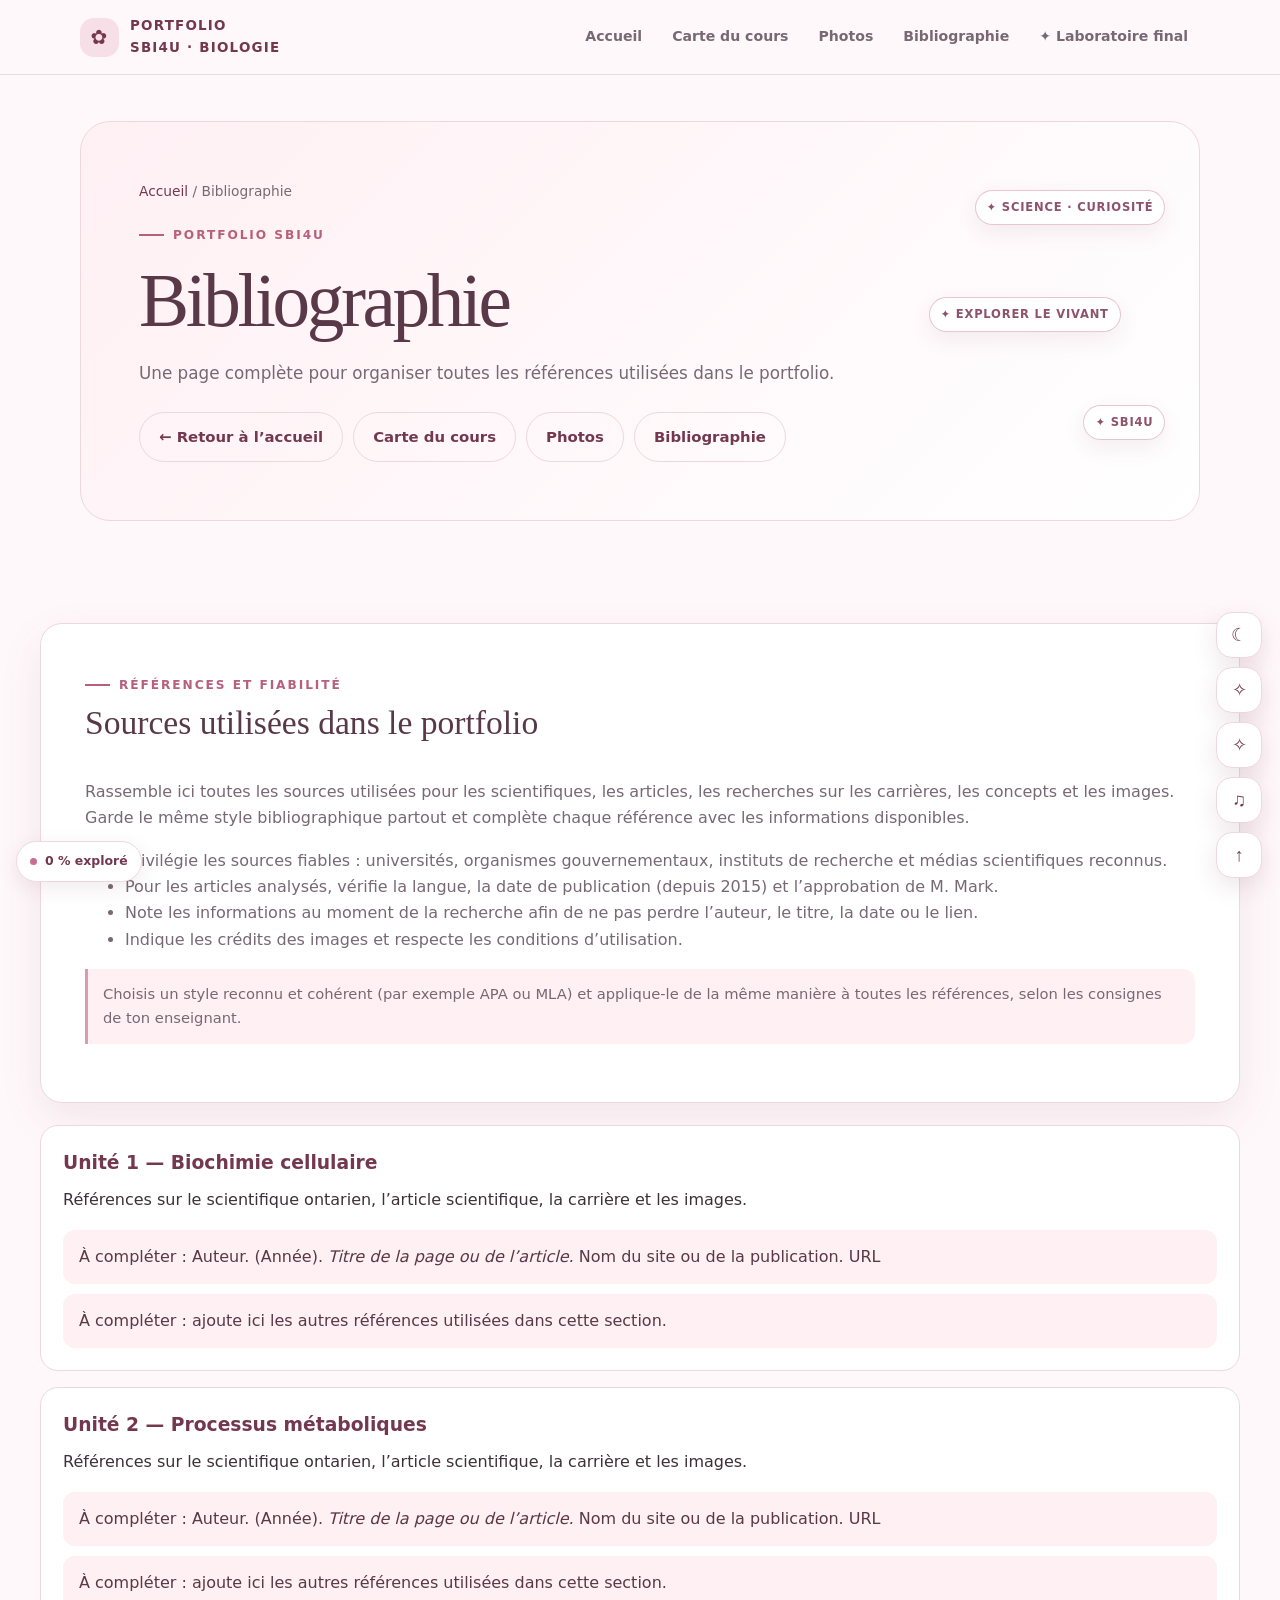
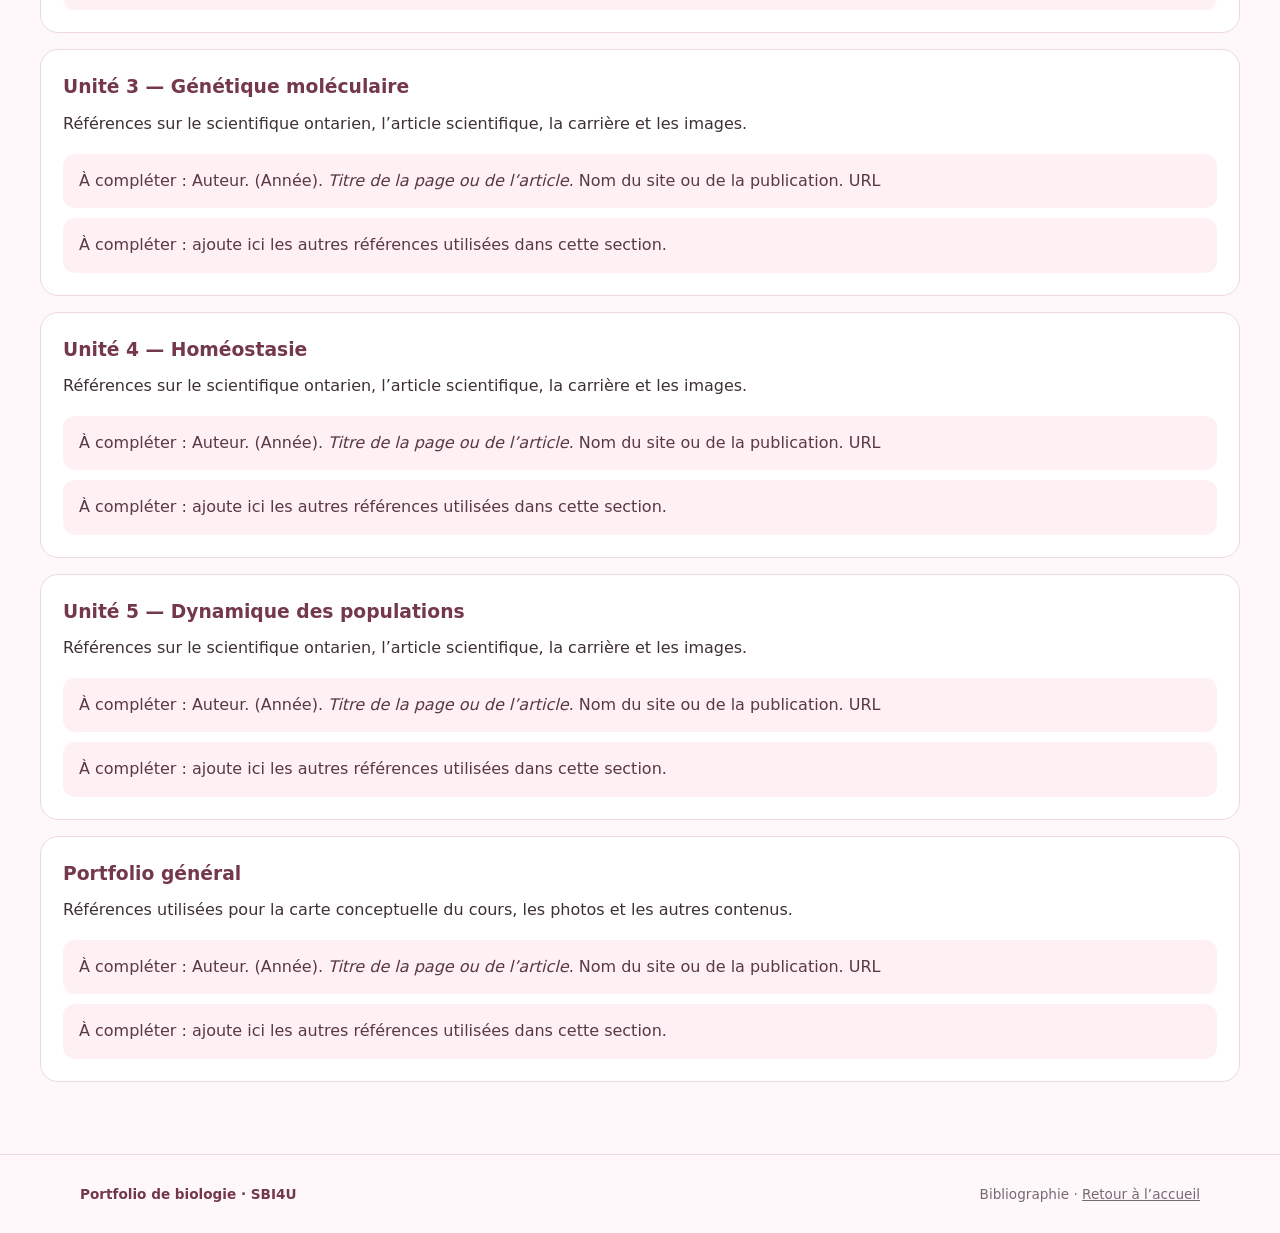
==== portfolio_sbi4u_site/bibliographie.html @ d7e6574b "first commit" ====
<!DOCTYPE html><html lang="fr"><head><meta charset="UTF-8"><meta name="viewport" content="width=device-width, initial-scale=1.0"><meta name="description" content="Une page complète pour organiser toutes les références utilisées dans le portfolio."><title>Bibliographie | Portfolio SBI4U</title><style>
    :root {
      --site-background: #fff8fa;
      --rose: #b85f7d;
      --rose-deep: #74384e;
      --rose-soft: #f6dfe7;
      --rose-pale: #fff0f4;
      --plum: #593847;
      --ink: #3d3037;
      --muted: #786873;
      --line: #efd7df;
      --white: #ffffff;
      --shadow: 0 16px 44px rgba(116, 56, 78, 0.09);
      --radius: 22px;
    }
    * { box-sizing: border-box; }
    html { scroll-behavior: smooth; scroll-padding-top: 92px; }
    body { margin: 0; background: var(--site-background); color: var(--ink); font-family: Inter, ui-sans-serif, system-ui, -apple-system, BlinkMacSystemFont, "Segoe UI", sans-serif; line-height: 1.65; }
    a { color: inherit; }
    .topbar { position: sticky; top: 0; z-index: 10; background: rgba(255,248,250,.94); backdrop-filter: blur(14px); border-bottom: 1px solid var(--line); }
    .nav-wrap { width: min(1120px, calc(100% - 40px)); margin: auto; min-height: 74px; display: flex; align-items: center; justify-content: space-between; gap: 24px; }
    .brand { display: flex; align-items: center; gap: 11px; text-decoration: none; font-size: .84rem; letter-spacing: .09em; font-weight: 800; color: var(--rose-deep); }
    .brand-mark { display: grid; place-items: center; width: 39px; height: 39px; border-radius: 14px; background: var(--rose-soft); font-size: 1.25rem; }
    .nav-links { display: flex; flex-wrap: wrap; align-items: center; gap: 6px; }
    .nav-links a { text-decoration: none; color: var(--muted); font-size: .88rem; font-weight: 650; padding: 9px 12px; border-radius: 999px; transition: background .2s, color .2s; }
    .nav-links a:hover, .nav-links a:focus-visible { background: var(--rose-soft); color: var(--rose-deep); outline: none; }
    .menu-toggle { display: none; border: 1px solid var(--line); background: var(--white); color: var(--rose-deep); border-radius: 12px; padding: 9px 12px; font: inherit; }
    main { overflow: hidden; }
    .hero { width: min(1120px, calc(100% - 40px)); margin: 42px auto 68px; display: grid; grid-template-columns: 1.03fr .97fr; align-items: center; gap: clamp(28px, 5vw, 70px); }
    .eyebrow { display: inline-flex; align-items: center; gap: 9px; color: var(--rose); text-transform: uppercase; letter-spacing: .16em; font-size: .76rem; font-weight: 850; }
    .eyebrow::before { content: ""; display: inline-block; width: 25px; height: 2px; background: var(--rose); }
    h1, h2, h3, p { margin-top: 0; }
    h1 { font-family: Georgia, "Times New Roman", serif; font-size: clamp(2.9rem, 6vw, 5.2rem); line-height: .99; letter-spacing: -.045em; color: var(--plum); font-weight: 500; margin: 19px 0 22px; }
    h1 em { color: var(--rose); font-weight: 500; }
    .hero-copy { max-width: 510px; color: var(--muted); font-size: 1.07rem; }
    .hero-actions { display: flex; flex-wrap: wrap; gap: 12px; margin-top: 28px; }
    .button { display: inline-flex; align-items: center; justify-content: center; gap: 9px; text-decoration: none; border: 1px solid var(--rose); background: var(--rose); color: white; border-radius: 999px; padding: 12px 19px; font-weight: 750; font-size: .93rem; transition: transform .2s, background .2s; }
    .button:hover { transform: translateY(-2px); background: var(--rose-deep); }
    .button.secondary { background: transparent; color: var(--rose-deep); border-color: var(--line); }
    .button.secondary:hover { background: var(--rose-pale); }
    .hero-art { position: relative; min-height: 390px; display: grid; place-items: center; }
    .art-backdrop { position: absolute; inset: 8% 3% 3% 9%; border-radius: 47% 47% 28px 28px; background: linear-gradient(145deg, #f9dce6, #fcecf1 55%, #f2cbd9); transform: rotate(2deg); }
    .art-card { position: relative; width: min(84%, 390px); padding: 28px; border: 1px solid rgba(255,255,255,.85); border-radius: 26px; background: rgba(255,255,255,.83); box-shadow: var(--shadow); transform: rotate(-2deg); }
    .art-card-top { display: flex; align-items: center; justify-content: space-between; color: var(--rose-deep); font-size: .76rem; font-weight: 800; letter-spacing: .1em; text-transform: uppercase; }
    .cell-illustration { width: 100%; display: block; margin: 13px auto 10px; }
    .art-caption { color: var(--muted); font-size: .85rem; margin-bottom: 0; }
    .sparkle { position: absolute; color: var(--rose); font-size: 2rem; }
    .sparkle.one { top: 6%; right: 11%; }
    .sparkle.two { bottom: 8%; left: 4%; font-size: 1.35rem; }
    .section { padding: 72px 20px; }
    .section.tinted { background: #fff0f4; border-top: 1px solid #f8e2e9; border-bottom: 1px solid #f8e2e9; }
    .container { width: min(1120px, 100%); margin: auto; }
    .section-heading { display: flex; align-items: end; justify-content: space-between; gap: 24px; margin-bottom: 30px; }
    .section-heading h2 { font-family: Georgia, "Times New Roman", serif; color: var(--plum); font-size: clamp(2.1rem, 4vw, 3.2rem); line-height: 1.08; letter-spacing: -.03em; font-weight: 500; margin: 9px 0 0; }
    .section-heading p { max-width: 440px; color: var(--muted); margin-bottom: 4px; }
    .letter-panel { display: grid; grid-template-columns: .32fr 1fr; gap: 28px; background: white; border: 1px solid var(--line); border-radius: var(--radius); padding: clamp(24px, 4vw, 42px); box-shadow: var(--shadow); }
    .letter-icon { width: 74px; height: 74px; display: grid; place-items: center; border-radius: 24px; background: var(--rose-pale); font-size: 2rem; }
    .letter-panel h3 { color: var(--rose-deep); font-size: 1.1rem; margin-bottom: 9px; }
    .letter-panel p { color: var(--muted); margin-bottom: 0; }
    .unit-grid { display: grid; grid-template-columns: repeat(3, 1fr); gap: 16px; }
    .unit-card { position: relative; min-height: 240px; padding: 25px; border-radius: var(--radius); border: 1px solid var(--line); background: white; display: flex; flex-direction: column; text-decoration: none; transition: transform .22s, box-shadow .22s, border-color .22s; }
    .unit-card:hover { transform: translateY(-4px); box-shadow: var(--shadow); border-color: #dba5b7; }
    .unit-number { display: grid; place-items: center; width: 42px; height: 42px; border-radius: 15px; background: var(--rose-pale); color: var(--rose-deep); font-weight: 850; font-size: .87rem; margin-bottom: 21px; }
    .unit-card h3 { color: var(--plum); font-family: Georgia, "Times New Roman", serif; font-size: 1.45rem; line-height: 1.18; font-weight: 500; margin-bottom: 10px; }
    .unit-card p { color: var(--muted); font-size: .91rem; margin-bottom: 20px; }
    .card-link { color: var(--rose); font-size: .87rem; font-weight: 800; margin-top: auto; }
    .extras-grid { display: grid; grid-template-columns: repeat(3, 1fr); gap: 16px; }
    .extra-card { background: white; border: 1px solid var(--line); border-radius: var(--radius); padding: 27px; }
    .extra-icon { width: 48px; height: 48px; border-radius: 16px; display: grid; place-items: center; background: var(--rose-pale); font-size: 1.4rem; margin-bottom: 19px; }
    .extra-card h3 { color: var(--plum); margin-bottom: 8px; font-size: 1.1rem; }
    .extra-card p { color: var(--muted); font-size: .91rem; margin-bottom: 0; }
    .reflection { display: grid; grid-template-columns: .8fr 1.2fr; gap: 30px; align-items: start; }
    .reflection-intro { background: var(--rose-deep); color: white; border-radius: var(--radius); padding: 31px; }
    .reflection-intro h2 { font-family: Georgia, "Times New Roman", serif; font-size: 2rem; font-weight: 500; line-height: 1.15; }
    .reflection-intro p { color: #f4dfe6; margin-bottom: 0; }
    .reflection-list { display: grid; gap: 12px; }
    .reflection-row { display: flex; align-items: start; gap: 16px; background: white; border: 1px solid var(--line); border-radius: 17px; padding: 20px; }
    .reflection-row .small-icon { color: var(--rose); font-size: 1.2rem; }
    .reflection-row strong { display: block; color: var(--plum); margin-bottom: 3px; }
    .reflection-row span { color: var(--muted); font-size: .9rem; }
    footer { padding: 28px 20px; border-top: 1px solid var(--line); }
    .footer-inner { width: min(1120px, 100%); margin: auto; display: flex; flex-wrap: wrap; justify-content: space-between; gap: 10px; color: var(--muted); font-size: .85rem; }
    .footer-inner strong { color: var(--rose-deep); }
    .note { font-size: .83rem; color: var(--muted); margin-top: 17px; }
    @media (max-width: 850px) {
      .nav-wrap { width: min(100% - 28px, 1120px); }
      .menu-toggle { display: inline-flex; }
      .nav-links { display: none; position: absolute; top: 73px; left: 0; right: 0; background: var(--site-background); border-bottom: 1px solid var(--line); padding: 12px 18px 18px; flex-direction: column; align-items: stretch; }
      .nav-links.open { display: flex; }
      .nav-links a { padding: 11px 14px; }
      .hero { grid-template-columns: 1fr; margin-top: 35px; gap: 12px; }
      .hero-art { min-height: 340px; }
      .section-heading { display: block; }
      .section-heading p { margin-top: 13px; }
      .unit-grid { grid-template-columns: repeat(2, 1fr); }
      .extras-grid { grid-template-columns: 1fr; }
      .reflection { grid-template-columns: 1fr; }
    }
    @media (max-width: 560px) {
      .hero, .nav-wrap { width: calc(100% - 30px); }
      h1 { font-size: 3.15rem; }
      .hero-art { min-height: 300px; }
      .art-card { padding: 20px; width: 88%; }
      .section { padding: 55px 15px; }
      .unit-grid { grid-template-columns: 1fr; }
      .unit-card { min-height: 205px; }
      .letter-panel { grid-template-columns: 1fr; }
      .section-heading h2 { font-size: 2.35rem; }
    }
    @media (prefers-reduced-motion: reduce) { html { scroll-behavior: auto; } *, *::before, *::after { transition-duration: .01ms !important; } }
  
    .page-hero { width:min(1120px,calc(100% - 40px)); margin:46px auto 30px; padding:clamp(28px,5vw,58px); background:linear-gradient(135deg,#fff0f4,#fff); border:1px solid var(--line); border-radius:30px; }
    .page-hero h1 { max-width:850px; font-size:clamp(2.7rem,6vw,4.7rem); }
    .page-hero p { max-width:760px; color:var(--muted); font-size:1.05rem; }
    .breadcrumb { font-size:.86rem; color:var(--muted); margin-bottom:15px; }
    .breadcrumb a { color:var(--rose-deep); text-decoration:none; }
    .unit-nav { display:flex; flex-wrap:wrap; gap:8px; margin-top:23px; }
    .unit-nav a { border:1px solid var(--line); border-radius:999px; padding:8px 13px; background:white; text-decoration:none; font-size:.83rem; color:var(--rose-deep); }
    .unit-nav a[aria-current="page"] { background:var(--rose); color:white; border-color:var(--rose); }
    .content-grid { display:grid; grid-template-columns:repeat(2,minmax(0,1fr)); gap:18px; }
    .content-card { background:#fff; border:1px solid var(--line); border-radius:var(--radius); padding:clamp(22px,3vw,30px); box-shadow:var(--shadow); }
    .content-card h2 { font-family:Georgia,"Times New Roman",serif; font-size:1.65rem; font-weight:500; color:var(--plum); line-height:1.15; }
    .content-card h3 { color:var(--rose-deep); font-size:1rem; }
    .content-card p, .content-card li { color:var(--muted); }
    .content-card ul { padding-left:1.2rem; }
    .placeholder { padding:13px 15px; border-left:3px solid #d99ab4; background:var(--rose-pale); border-radius:0 12px 12px 0; color:var(--plum); font-size:.92rem; }
    .concept-card { grid-column:1 / -1; }
    .concept-canvas { min-height:520px; padding:25px; border:1px dashed #dba5b7; border-radius:18px; background:radial-gradient(circle at 15% 20%,#fff0f4 0 5%,transparent 6%),radial-gradient(circle at 80% 35%,#f6dfe7 0 7%,transparent 8%),#fff; display:flex; flex-wrap:wrap; justify-content:center; align-items:center; gap:14px; }
    .concept-node { padding:10px 14px; border-radius:999px; border:1px solid #dfb5c4; background:white; color:var(--rose-deep); font-weight:700; font-size:.9rem; }
    .page-footer-links { display:flex; flex-wrap:wrap; justify-content:space-between; gap:12px; margin-top:30px; }
    @media(max-width:700px){.content-grid{grid-template-columns:1fr}.page-hero{width:calc(100% - 30px);margin-top:25px}.page-hero h1{font-size:2.8rem}}

    .wide-content { width:min(1240px,calc(100% - 40px)); margin:0 auto; }
    .wide-panel { background:#fff; border:1px solid var(--line); border-radius:var(--radius); padding:clamp(24px,4vw,44px); box-shadow:var(--shadow); margin-bottom:22px; }
    .wide-panel h2 { font-family:Georgia,"Times New Roman",serif; font-size:clamp(1.6rem,3vw,2.1rem); color:var(--plum); font-weight:500; }
    .wide-panel p, .wide-panel li { color:var(--muted); }
    .large-map-space { min-height:720px; width:100%; border:2px dashed #dba5b7; border-radius:20px; padding:30px; background:radial-gradient(circle at 15% 20%,#fff0f4 0 5%,transparent 6%),radial-gradient(circle at 80% 35%,#f6dfe7 0 7%,transparent 8%),#fff; display:flex; align-items:center; justify-content:center; text-align:center; }
    .large-map-space p { max-width:560px; }
    .photo-grid { display:grid; grid-template-columns:repeat(2,minmax(0,1fr)); gap:20px; }
    .photo-placeholder { min-height:280px; border:1px dashed #dba5b7; border-radius:18px; background:linear-gradient(145deg,#fff0f4,#fff); display:flex; align-items:center; justify-content:center; text-align:center; padding:24px; color:var(--rose-deep); }
    .photo-caption { padding:16px 2px 4px; color:var(--muted); }
    .reference-list { display:grid; gap:16px; }
    .reference-group { padding:22px; border:1px solid var(--line); border-radius:18px; background:#fff; }
    .reference-group h3 { color:var(--rose-deep); margin-bottom:8px; }
    .reference-entry { padding:14px 16px; margin-top:10px; background:var(--rose-pale); border-radius:12px; color:var(--plum); }
    .extra-page-nav { display:flex; flex-wrap:wrap; gap:10px; margin-top:24px; }
    @media(max-width:700px){.wide-content{width:calc(100% - 30px)}.large-map-space{min-height:500px;padding:18px}.photo-grid{grid-template-columns:1fr}}
</style><link rel="stylesheet" href="portfolio-extras.css">
</head><body><header class="topbar"><div class="nav-wrap"><a class="brand" href="index.html"><span class="brand-mark">✿</span><span>PORTFOLIO<br>SBI4U · BIOLOGIE</span></a><button class="menu-toggle" id="menuToggle" aria-expanded="false" aria-controls="navLinks">☰ Menu</button><nav class="nav-links" id="navLinks" aria-label="Navigation principale"><a href="index.html">Accueil</a><a href="carte-cours.html">Carte du cours</a><a href="photos.html">Photos</a><a href="bibliographie.html" aria-current="page">Bibliographie</a></nav></div></header><main><section class="page-hero"><div class="breadcrumb"><a href="index.html">Accueil</a> / Bibliographie</div><span class="eyebrow">Portfolio SBI4U</span><h1>Bibliographie</h1><p>Une page complète pour organiser toutes les références utilisées dans le portfolio.</p><div class="extra-page-nav"><a class="button secondary" href="index.html">← Retour à l’accueil</a><a class="button secondary" href="carte-cours.html">Carte du cours</a><a class="button secondary" href="photos.html">Photos</a><a class="button secondary" href="bibliographie.html">Bibliographie</a></div></section><section class="section"><div class="wide-content"><div class="wide-panel"><span class="eyebrow">Références et fiabilité</span><h2>Sources utilisées dans le portfolio</h2><p>Rassemble ici toutes les sources utilisées pour les scientifiques, les articles, les recherches sur les carrières, les concepts et les images. Garde le même style bibliographique partout et complète chaque référence avec les informations disponibles.</p><ul><li>Privilégie les sources fiables : universités, organismes gouvernementaux, instituts de recherche et médias scientifiques reconnus.</li><li>Pour les articles analysés, vérifie la langue, la date de publication (depuis 2015) et l’approbation de M. Mark.</li><li>Note les informations au moment de la recherche afin de ne pas perdre l’auteur, le titre, la date ou le lien.</li><li>Indique les crédits des images et respecte les conditions d’utilisation.</li></ul><p class="placeholder">Choisis un style reconnu et cohérent (par exemple APA ou MLA) et applique-le de la même manière à toutes les références, selon les consignes de ton enseignant.</p></div><div class="reference-list"><section class="reference-group"><h3>Unité 1 — Biochimie cellulaire</h3><p>Références sur le scientifique ontarien, l’article scientifique, la carrière et les images.</p><div class="reference-entry">À compléter : Auteur. (Année). <em>Titre de la page ou de l’article.</em> Nom du site ou de la publication. URL</div><div class="reference-entry">À compléter : ajoute ici les autres références utilisées dans cette section.</div></section><section class="reference-group"><h3>Unité 2 — Processus métaboliques</h3><p>Références sur le scientifique ontarien, l’article scientifique, la carrière et les images.</p><div class="reference-entry">À compléter : Auteur. (Année). <em>Titre de la page ou de l’article.</em> Nom du site ou de la publication. URL</div><div class="reference-entry">À compléter : ajoute ici les autres références utilisées dans cette section.</div></section><section class="reference-group"><h3>Unité 3 — Génétique moléculaire</h3><p>Références sur le scientifique ontarien, l’article scientifique, la carrière et les images.</p><div class="reference-entry">À compléter : Auteur. (Année). <em>Titre de la page ou de l’article.</em> Nom du site ou de la publication. URL</div><div class="reference-entry">À compléter : ajoute ici les autres références utilisées dans cette section.</div></section><section class="reference-group"><h3>Unité 4 — Homéostasie</h3><p>Références sur le scientifique ontarien, l’article scientifique, la carrière et les images.</p><div class="reference-entry">À compléter : Auteur. (Année). <em>Titre de la page ou de l’article.</em> Nom du site ou de la publication. URL</div><div class="reference-entry">À compléter : ajoute ici les autres références utilisées dans cette section.</div></section><section class="reference-group"><h3>Unité 5 — Dynamique des populations</h3><p>Références sur le scientifique ontarien, l’article scientifique, la carrière et les images.</p><div class="reference-entry">À compléter : Auteur. (Année). <em>Titre de la page ou de l’article.</em> Nom du site ou de la publication. URL</div><div class="reference-entry">À compléter : ajoute ici les autres références utilisées dans cette section.</div></section><section class="reference-group"><h3>Portfolio général</h3><p>Références utilisées pour la carte conceptuelle du cours, les photos et les autres contenus.</p><div class="reference-entry">À compléter : Auteur. (Année). <em>Titre de la page ou de l’article.</em> Nom du site ou de la publication. URL</div><div class="reference-entry">À compléter : ajoute ici les autres références utilisées dans cette section.</div></section></div></div></section></main><footer><div class="footer-inner"><span><strong>Portfolio de biologie · SBI4U</strong></span><span>Bibliographie · <a href="index.html">Retour à l’accueil</a></span></div></footer><script>const menuToggle=document.getElementById('menuToggle');const navLinks=document.getElementById('navLinks');menuToggle.addEventListener('click',()=>{const isOpen=navLinks.classList.toggle('open');menuToggle.setAttribute('aria-expanded',String(isOpen));menuToggle.textContent=isOpen?'✕ Fermer':'☰ Menu';});navLinks.querySelectorAll('a').forEach(link=>link.addEventListener('click',()=>{navLinks.classList.remove('open');menuToggle.setAttribute('aria-expanded','false');menuToggle.textContent='☰ Menu';}));</script><script src="portfolio-extras.js"></script>
</body></html>
---- portfolio_sbi4u_site/portfolio-extras.css ----
/* PORTFOLIO SBI4U — interactive extras */
:root{--extra-bg:#fff8fa;--extra-ink:#3d3037;--extra-muted:#786873;--extra-rose:#b85f7d;--extra-deep:#74384e;--extra-soft:#f6dfe7;--extra-card:#fff;--extra-line:#efd7df}
#readingProgress{position:fixed;top:0;left:0;width:0;height:4px;background:linear-gradient(90deg,#d88eaa,#8d4965);z-index:1000;transition:width .08s linear}
.extra-toolbar{position:fixed;right:18px;bottom:22px;z-index:90;display:flex;flex-direction:column;gap:9px}
.extra-tool{width:46px;height:46px;border-radius:16px;border:1px solid var(--extra-line);background:var(--extra-card);color:var(--extra-deep);box-shadow:0 8px 24px rgba(116,56,78,.13);font-size:1.15rem;cursor:pointer;display:grid;place-items:center;transition:transform .2s,background .2s}
.extra-tool:hover{transform:translateY(-3px);background:var(--extra-soft)}
.extra-panel{width:min(1120px,calc(100% - 36px));margin:30px auto;padding:clamp(22px,4vw,36px);border:1px solid var(--extra-line);border-radius:24px;background:linear-gradient(135deg,#fff0f4,#fff 70%);box-shadow:0 14px 38px rgba(116,56,78,.07)}
.extra-panel h2,.extra-panel h3{color:var(--extra-deep)}
.extra-kicker{font-size:.73rem;letter-spacing:.15em;text-transform:uppercase;color:var(--extra-rose);font-weight:850}
.extra-grid{display:grid;grid-template-columns:repeat(3,minmax(0,1fr));gap:13px;margin-top:18px}
.extra-chip{border:1px solid var(--extra-line);background:white;border-radius:15px;padding:14px 16px;text-align:left;color:var(--extra-deep);font:inherit;font-weight:750;cursor:pointer;transition:.2s}
.extra-chip:hover,.extra-chip[aria-pressed=true]{background:var(--extra-soft);border-color:#d79bb0;transform:translateY(-2px)}
.extra-output{margin-top:16px;min-height:74px;padding:17px 19px;border-radius:16px;background:white;border:1px solid var(--extra-line);color:var(--extra-muted)}
.extra-output strong{color:var(--extra-deep)}
.extra-glossary{display:flex;flex-wrap:wrap;gap:8px;margin-top:16px}
.extra-glossary button{border:1px solid var(--extra-line);background:white;color:var(--extra-deep);border-radius:999px;padding:8px 13px;font:inherit;font-size:.88rem;cursor:pointer}
.extra-glossary button:hover{background:var(--extra-soft)}
.extra-modal{position:fixed;inset:0;background:rgba(48,28,39,.45);z-index:200;display:none;place-items:center;padding:20px}
.extra-modal.open{display:grid}.extra-modal-card{width:min(540px,100%);background:white;border-radius:24px;padding:27px;box-shadow:0 24px 80px rgba(0,0,0,.2)}.extra-modal-card h2{color:var(--extra-deep);font-family:Georgia,serif;font-weight:500}.extra-modal-close{float:right;border:0;background:var(--extra-soft);color:var(--extra-deep);border-radius:50%;width:36px;height:36px;font-size:1.1rem;cursor:pointer}
.extra-reveal{opacity:0;transform:translateY(18px);transition:opacity .55s ease,transform .55s ease}.extra-reveal.is-visible{opacity:1;transform:none}
.extra-sim-controls{display:grid;grid-template-columns:1fr 1fr;gap:18px;margin-top:18px}.extra-sim-controls label{display:grid;gap:8px;color:var(--extra-deep);font-weight:700}.extra-sim-controls input{width:100%;accent-color:var(--extra-rose)}.extra-stat{background:white;border:1px solid var(--extra-line);border-radius:16px;padding:16px;color:var(--extra-muted)}.extra-stat strong{display:block;color:var(--extra-deep);font-size:1.5rem}
.extra-cta{display:inline-flex;align-items:center;justify-content:center;padding:12px 19px;border-radius:999px;background:var(--extra-rose);color:white!important;text-decoration:none;font-weight:800;border:1px solid var(--extra-rose);transition:.2s}.extra-cta:hover{background:var(--extra-deep);transform:translateY(-2px)}
body.extra-dark{--bg:#201923;--site-background:#201923;--ink:#f8eaf0;--muted:#d0b9c4;--line:#594250;--white:#302431;--extra-bg:#201923;--extra-ink:#f8eaf0;--extra-muted:#d0b9c4;--extra-card:#302431;--extra-line:#594250;color:#f8eaf0;background:#201923}
body.extra-dark .topbar,body.extra-dark .nav-links,body.extra-dark .content-card,body.extra-dark .extra-panel,body.extra-dark .extra-output,body.extra-dark .extra-chip,body.extra-dark .extra-glossary button,body.extra-dark .extra-modal-card,body.extra-dark .unit-nav a,body.extra-dark .quiz-question label,body.extra-dark .page-hero{background:#302431;color:#f8eaf0;border-color:#594250}
body.extra-dark h1,body.extra-dark h2,body.extra-dark h3,body.extra-dark .brand,body.extra-dark .nav-links a,body.extra-dark .unit-nav a{color:#f6dce6}
body.extra-dark .section.tinted,body.extra-dark .concept-guide,body.extra-dark .highlight{background:#382936;color:#f6dce6}
body.extra-dark .concept-canvas{background:#302431;border-color:#8e6176}
@media(max-width:760px){.extra-grid{grid-template-columns:1fr 1fr}.extra-sim-controls{grid-template-columns:1fr}.extra-toolbar{right:10px;bottom:12px}.extra-tool{width:42px;height:42px}}
@media(prefers-reduced-motion:reduce){.extra-reveal{opacity:1;transform:none;transition:none}*{scroll-behavior:auto!important}}


/* EXTRA DETAILS — cursor, micro-interactions, facts, sound and progress */
@media (hover:hover) and (pointer:fine) {
  body.extra-cursor-on, body.extra-cursor-on a, body.extra-cursor-on button,
  body.extra-cursor-on input, body.extra-cursor-on [role="button"] { cursor:none !important; }
  #biologyCursor { position:fixed; left:0; top:0; width:13px; height:13px; border-radius:50%;
    background:#c76f91; border:2px solid #fff; box-shadow:0 0 0 2px rgba(199,111,145,.35),0 3px 12px rgba(116,56,78,.22);
    pointer-events:none; z-index:9999; transform:translate(-50%,-50%); opacity:0; transition:width .16s,height .16s,background .16s,opacity .2s; }
  #biologyCursor.cursor-visible { opacity:1; }
  #biologyCursor.cursor-hover { width:24px; height:24px; background:rgba(199,111,145,.22); border-color:#b85f7d; }
}
.extra-toolbar { align-items:flex-end; }
.extra-tool[aria-pressed="true"] { background:var(--extra-soft); box-shadow:0 0 0 3px rgba(184,95,125,.13); }
.extra-fact-toast { position:fixed; left:50%; bottom:24px; transform:translate(-50%,18px); width:min(520px,calc(100% - 32px));
  z-index:180; opacity:0; pointer-events:none; padding:17px 20px; border:1px solid var(--extra-line); border-radius:18px;
  background:var(--extra-card); color:var(--extra-ink); box-shadow:0 16px 45px rgba(70,35,50,.18); transition:opacity .25s,transform .25s; }
.extra-fact-toast.show { opacity:1; transform:translate(-50%,0); }
.extra-fact-toast strong { display:block; color:var(--extra-deep); margin-bottom:5px; }
.extra-floating-labels { position:absolute; inset:0; pointer-events:none; overflow:hidden; }
.extra-float-label { position:absolute; display:inline-flex; align-items:center; gap:7px; padding:7px 11px; border:1px solid rgba(219,166,185,.65);
  border-radius:999px; background:rgba(255,255,255,.82); color:#8e526b; font-size:.72rem; font-weight:800; letter-spacing:.07em;
  box-shadow:0 8px 22px rgba(116,56,78,.08); backdrop-filter:blur(8px); animation:extraFloat 5s ease-in-out infinite; }
.extra-float-label:nth-child(2){animation-delay:-1.7s}.extra-float-label:nth-child(3){animation-delay:-3.2s}
@keyframes extraFloat { 0%,100%{transform:translateY(0) rotate(-2deg)} 50%{transform:translateY(-9px) rotate(2deg)} }
.content-card,.unit-card,.wide-panel,.extra-panel,.reference-group,.photo-grid article,.concept-canvas,.large-map-space {
  transition:transform .24s ease,box-shadow .24s ease,border-color .24s ease;
}
@media (hover:hover) {
  .content-card:hover,.unit-card:hover,.wide-panel:hover,.reference-group:hover,.photo-grid article:hover {
    transform:translateY(-4px); box-shadow:0 16px 34px rgba(116,56,78,.11); border-color:#dfb0c1;
  }
  .nav-links a,.button,.extra-cta,.extra-chip,.extra-tool { transition:transform .2s ease,background .2s ease,box-shadow .2s ease; }
  .nav-links a:hover { transform:translateY(-2px); }
  .button:hover,.extra-cta:hover { box-shadow:0 8px 20px rgba(116,56,78,.17); }
}
.extra-reading-badge { position:fixed; left:16px; bottom:18px; z-index:89; display:flex; align-items:center; gap:8px;
  padding:9px 13px; border:1px solid var(--extra-line); border-radius:999px; background:var(--extra-card); color:var(--extra-deep);
  box-shadow:0 6px 20px rgba(116,56,78,.1); font-size:.78rem; font-weight:800; }
.extra-reading-badge .dot { width:7px;height:7px;border-radius:50%;background:#c76f91; }
body.extra-dark .extra-fact-toast,body.extra-dark .extra-reading-badge { background:#302431;color:#f8eaf0;border-color:#594250; }
body.extra-dark .extra-fact-toast strong { color:#f6dce6; }
body.extra-dark .extra-float-label { background:rgba(48,36,49,.88);color:#f6dce6;border-color:#765568; }
@media(max-width:760px){.extra-reading-badge{left:10px;bottom:12px;font-size:.7rem;padding:8px 10px}.extra-toolbar{bottom:58px}.extra-float-label{font-size:.62rem;padding:6px 8px}}
@media(prefers-reduced-motion:reduce){.extra-float-label{animation:none}.extra-fact-toast,.extra-reading-badge,.extra-tool{transition:none}}

/* =========================================
   ANIMATED 3D BIOLOGY MODELS
   ========================================= */

.bio-model-stage {
  display: grid;
  place-items: center;
  min-height: 280px;
  padding: 25px;
  perspective: 900px;
  overflow: hidden;
  background: linear-gradient(145deg, #fff4f7, #fffafd);
  border: 1px solid #f3dce5;
  border-radius: 25px;
  margin: 25px 0;
}

.bio-model-caption {
  text-align: center;
  color: #92516d;
  font-family: Georgia, serif;
  margin-top: 20px;
}

.bio-model-caption p {
  font-family: Arial, sans-serif;
  font-size: .85rem;
  color: #987b89;
  margin-top: 5px;
}

/* 1. MITOCHONDRION */

.mitochondrion {
  position: relative;
  width: 210px;
  height: 125px;
  border-radius: 50%;
  background: radial-gradient(ellipse, #ffd5df 15%, #e98da8 70%, #bd587e);
  border: 5px solid #b95679;
  box-shadow: 0 15px 30px #d78ba855, inset 0 0 20px #fff5f8;
  transform-style: preserve-3d;
  animation: mitoFloat 4s ease-in-out infinite;
}

.mitochondrion::before {
  content: "";
  position: absolute;
  inset: 13px;
  border: 3px solid #fff0f5;
  border-radius: 50%;
  transform: translateZ(8px);
}

.mito-cristae {
  position: absolute;
  inset: 22px;
  display: flex;
  align-items: center;
  justify-content: space-around;
  transform: translateZ(12px);
}

.mito-cristae span {
  width: 17px;
  height: 57px;
  border-left: 5px solid #9f4168;
  border-right: 5px solid #9f4168;
  border-radius: 50%;
  transform: rotate(12deg);
}

@keyframes mitoFloat {
  0%, 100% { transform: rotateX(18deg) rotateZ(-12deg) translateY(0); }
  50% { transform: rotateX(28deg) rotateZ(5deg) translateY(-12px); }
}

/* 2. CHLOROPLAST */

.chloroplast {
  position: relative;
  width: 210px;
  height: 135px;
  border-radius: 50%;
  background: radial-gradient(ellipse at 35% 30%, #e1ffd2, #80c98a 55%, #3f9664);
  border: 5px solid #43895c;
  box-shadow: 0 15px 30px #66a77a55, inset 0 0 18px #f3fff0;
  transform-style: preserve-3d;
  animation: chloroSpin 7s ease-in-out infinite;
}

.chloroplast::before {
  content: "";
  position: absolute;
  inset: 12px;
  border: 3px solid #e8ffe9;
  border-radius: 50%;
  transform: translateZ(8px);
}

.thylakoid-stacks {
  position: absolute;
  inset: 24px;
  display: flex;
  justify-content: space-around;
  align-items: center;
  transform: translateZ(13px);
}

.thylakoid-stack {
  display: flex;
  flex-direction: column;
  gap: 5px;
}

.thylakoid-stack span {
  display: block;
  width: 34px;
  height: 8px;
  border-radius: 50%;
  background: #26784c;
  border: 1px solid #d8f5cf;
  box-shadow: 0 2px 3px #225e3b55;
}

@keyframes chloroSpin {
  0%, 100% { transform: rotateX(18deg) rotateY(-15deg); }
  50% { transform: rotateX(-12deg) rotateY(15deg) translateY(-9px); }
}

/* 3. DNA DOUBLE HELIX */

.dna-model {
  position: relative;
  width: 150px;
  height: 220px;
  transform-style: preserve-3d;
  animation: dnaRotate 8s linear infinite;
}

.dna-rail {
  position: absolute;
  top: 0;
  width: 18px;
  height: 100%;
  border: 7px solid #d66e99;
  border-top-color: transparent;
  border-bottom-color: transparent;
  border-radius: 50%;
  transform: rotateY(35deg);
}

.dna-rail.left { left: 22px; }
.dna-rail.right {
  right: 22px;
  border-color: #8c78c9;
  border-top-color: transparent;
  border-bottom-color: transparent;
  transform: rotateY(-35deg);
}

.dna-rungs {
  position: absolute;
  inset: 8px 35px;
  display: flex;
  flex-direction: column;
  justify-content: space-between;
}

.dna-rungs span {
  display: block;
  height: 7px;
  border-radius: 8px;
  background: linear-gradient(90deg, #dc79a0 0 50%, #a18bd9 50%);
  box-shadow: 0 2px 5px #9c668b44;
}

@keyframes dnaRotate {
  from { transform: rotateY(0deg) rotateX(8deg); }
  to { transform: rotateY(360deg) rotateX(8deg); }
}

/* 4. HOMEOSTASIS / TEMPERATURE REGULATION */

.homeostasis-model {
  position: relative;
  width: 190px;
  height: 220px;
  display: grid;
  place-items: center;
  transform-style: preserve-3d;
  animation: homeoFloat 4s ease-in-out infinite;
}

.thermometer {
  position: relative;
  width: 42px;
  height: 155px;
  border: 5px solid #b66b88;
  border-radius: 25px;
  background: #fff;
  box-shadow: 8px 10px 18px #c989a344, inset 0 0 10px #f4dbe5;
}

.thermometer::after {
  content: "";
  position: absolute;
  width: 66px;
  height: 66px;
  border-radius: 50%;
  background: #e987a8;
  border: 5px solid #b66b88;
  bottom: -42px;
  left: 50%;
  transform: translateX(-50%) translateZ(8px);
  box-shadow: inset -7px -6px 12px #a94f7355;
}

.thermometer-fluid {
  position: absolute;
  bottom: 8px;
  left: 50%;
  width: 15px;
  height: 65%;
  border-radius: 15px;
  background: linear-gradient(#f7a6be, #d94f83);
  transform: translateX(-50%);
  animation: temperatureChange 4s ease-in-out infinite;
}

.homeo-orbit {
  position: absolute;
  width: 175px;
  height: 75px;
  border: 2px dashed #d58ba6;
  border-radius: 50%;
  transform: rotateX(65deg) rotateZ(-20deg);
  animation: orbitTurn 8s linear infinite;
}

@keyframes temperatureChange {
  0%, 100% { height: 45%; }
  50% { height: 75%; }
}

@keyframes homeoFloat {
  0%, 100% { transform: translateY(0) rotateY(-8deg); }
  50% { transform: translateY(-10px) rotateY(8deg); }
}

@keyframes orbitTurn {
  to { transform: rotateX(65deg) rotateZ(340deg); }
}

/* 5. POPULATION DYNAMICS / ECOSYSTEM */

.ecosystem-globe {
  position: relative;
  width: 180px;
  height: 180px;
  border-radius: 50%;
  background:
    radial-gradient(ellipse at 30% 35%, #b9e8b4 0 13%, transparent 14%),
    radial-gradient(ellipse at 65% 60%, #75bd91 0 20%, transparent 21%),
    radial-gradient(ellipse at 45% 75%, #b9e8b4 0 9%, transparent 10%),
    radial-gradient(circle at 35% 30%, #d8f3ff, #75b6d3 65%, #397f9f);
  box-shadow: inset -18px -12px 25px #245c7655, 0 15px 30px #6ba9bb55;
  border: 3px solid #6c9eaf;
  animation: globeTurn 12s linear infinite;
}

.ecosystem-globe::before,
.ecosystem-globe::after {
  content: "";
  position: absolute;
  inset: 8px 35px;
  border: 2px solid #e8f8ff99;
  border-radius: 50%;
}

.ecosystem-globe::after {
  inset: 0 55px;
}

.eco-orbit {
  position: absolute;
  width: 235px;
  height: 80px;
  border: 2px dashed #c77e9e;
  border-radius: 50%;
  transform: rotateX(65deg) rotateZ(-20deg);
  animation: orbitTurn 9s linear infinite;
}

@keyframes globeTurn {
  from { transform: rotateY(0deg) rotateX(10deg); }
  to { transform: rotateY(360deg) rotateX(10deg); }
}

/* ACCESSIBILITY: reduce motion if requested by the visitor */

@media (prefers-reduced-motion: reduce) {
  .mitochondrion,
  .chloroplast,
  .dna-model,
  .homeostasis-model,
  .thermometer-fluid,
  .homeo-orbit,
  .ecosystem-globe,
  .eco-orbit {
    animation: none !important;
  }
}

.bio-model-stage > div {
  display: grid;
  justify-items: center;
}

.globe-wrap {
  position: relative;
  width: 235px;
  height: 190px;
  display: grid;
  place-items: center;
}

.eco-orbit {
  top: 55px;
  left: 0;
  pointer-events: none;
}
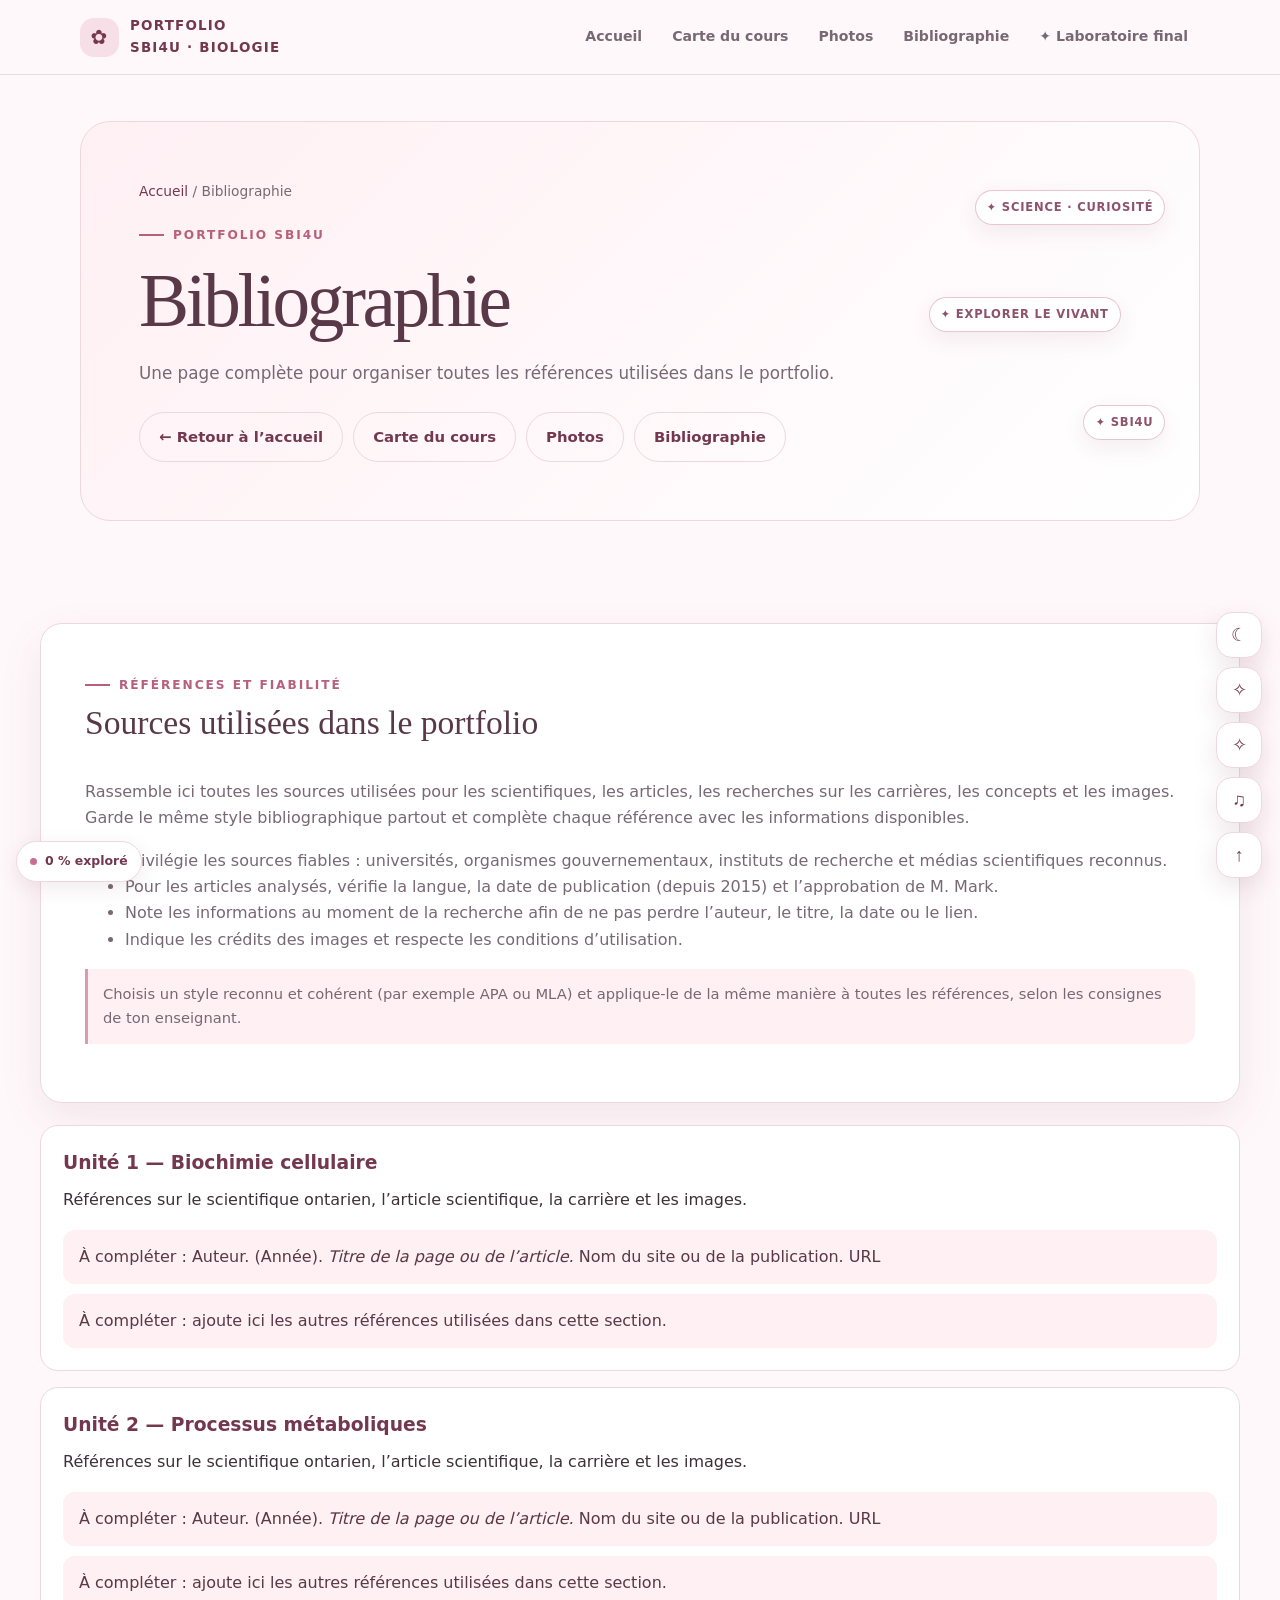
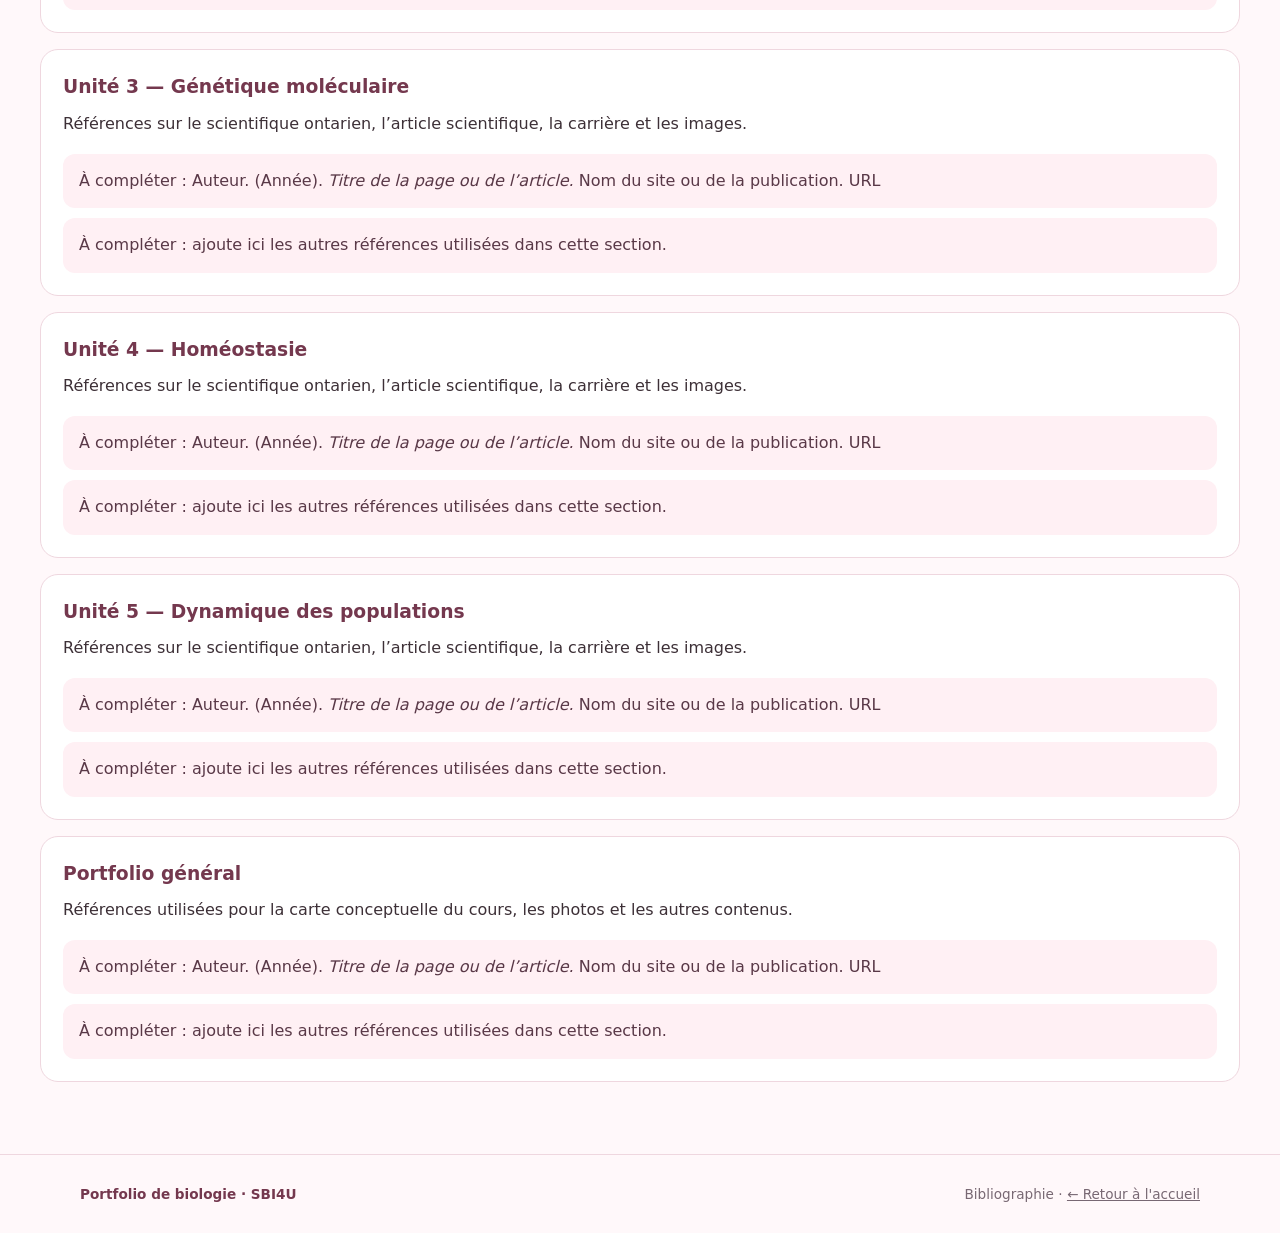
==== commit 71687558: "Complete portfolio navigation and dark theme" ====
--- a/portfolio_sbi4u_site/bibliographie.html
+++ b/portfolio_sbi4u_site/bibliographie.html
@@ -146,5 +146,5 @@
     .extra-page-nav { display:flex; flex-wrap:wrap; gap:10px; margin-top:24px; }
     @media(max-width:700px){.wide-content{width:calc(100% - 30px)}.large-map-space{min-height:500px;padding:18px}.photo-grid{grid-template-columns:1fr}}
 </style><link rel="stylesheet" href="portfolio-extras.css">
-</head><body><header class="topbar"><div class="nav-wrap"><a class="brand" href="index.html"><span class="brand-mark">✿</span><span>PORTFOLIO<br>SBI4U · BIOLOGIE</span></a><button class="menu-toggle" id="menuToggle" aria-expanded="false" aria-controls="navLinks">☰ Menu</button><nav class="nav-links" id="navLinks" aria-label="Navigation principale"><a href="index.html">Accueil</a><a href="carte-cours.html">Carte du cours</a><a href="photos.html">Photos</a><a href="bibliographie.html" aria-current="page">Bibliographie</a></nav></div></header><main><section class="page-hero"><div class="breadcrumb"><a href="index.html">Accueil</a> / Bibliographie</div><span class="eyebrow">Portfolio SBI4U</span><h1>Bibliographie</h1><p>Une page complète pour organiser toutes les références utilisées dans le portfolio.</p><div class="extra-page-nav"><a class="button secondary" href="index.html">← Retour à l’accueil</a><a class="button secondary" href="carte-cours.html">Carte du cours</a><a class="button secondary" href="photos.html">Photos</a><a class="button secondary" href="bibliographie.html">Bibliographie</a></div></section><section class="section"><div class="wide-content"><div class="wide-panel"><span class="eyebrow">Références et fiabilité</span><h2>Sources utilisées dans le portfolio</h2><p>Rassemble ici toutes les sources utilisées pour les scientifiques, les articles, les recherches sur les carrières, les concepts et les images. Garde le même style bibliographique partout et complète chaque référence avec les informations disponibles.</p><ul><li>Privilégie les sources fiables : universités, organismes gouvernementaux, instituts de recherche et médias scientifiques reconnus.</li><li>Pour les articles analysés, vérifie la langue, la date de publication (depuis 2015) et l’approbation de M. Mark.</li><li>Note les informations au moment de la recherche afin de ne pas perdre l’auteur, le titre, la date ou le lien.</li><li>Indique les crédits des images et respecte les conditions d’utilisation.</li></ul><p class="placeholder">Choisis un style reconnu et cohérent (par exemple APA ou MLA) et applique-le de la même manière à toutes les références, selon les consignes de ton enseignant.</p></div><div class="reference-list"><section class="reference-group"><h3>Unité 1 — Biochimie cellulaire</h3><p>Références sur le scientifique ontarien, l’article scientifique, la carrière et les images.</p><div class="reference-entry">À compléter : Auteur. (Année). <em>Titre de la page ou de l’article.</em> Nom du site ou de la publication. URL</div><div class="reference-entry">À compléter : ajoute ici les autres références utilisées dans cette section.</div></section><section class="reference-group"><h3>Unité 2 — Processus métaboliques</h3><p>Références sur le scientifique ontarien, l’article scientifique, la carrière et les images.</p><div class="reference-entry">À compléter : Auteur. (Année). <em>Titre de la page ou de l’article.</em> Nom du site ou de la publication. URL</div><div class="reference-entry">À compléter : ajoute ici les autres références utilisées dans cette section.</div></section><section class="reference-group"><h3>Unité 3 — Génétique moléculaire</h3><p>Références sur le scientifique ontarien, l’article scientifique, la carrière et les images.</p><div class="reference-entry">À compléter : Auteur. (Année). <em>Titre de la page ou de l’article.</em> Nom du site ou de la publication. URL</div><div class="reference-entry">À compléter : ajoute ici les autres références utilisées dans cette section.</div></section><section class="reference-group"><h3>Unité 4 — Homéostasie</h3><p>Références sur le scientifique ontarien, l’article scientifique, la carrière et les images.</p><div class="reference-entry">À compléter : Auteur. (Année). <em>Titre de la page ou de l’article.</em> Nom du site ou de la publication. URL</div><div class="reference-entry">À compléter : ajoute ici les autres références utilisées dans cette section.</div></section><section class="reference-group"><h3>Unité 5 — Dynamique des populations</h3><p>Références sur le scientifique ontarien, l’article scientifique, la carrière et les images.</p><div class="reference-entry">À compléter : Auteur. (Année). <em>Titre de la page ou de l’article.</em> Nom du site ou de la publication. URL</div><div class="reference-entry">À compléter : ajoute ici les autres références utilisées dans cette section.</div></section><section class="reference-group"><h3>Portfolio général</h3><p>Références utilisées pour la carte conceptuelle du cours, les photos et les autres contenus.</p><div class="reference-entry">À compléter : Auteur. (Année). <em>Titre de la page ou de l’article.</em> Nom du site ou de la publication. URL</div><div class="reference-entry">À compléter : ajoute ici les autres références utilisées dans cette section.</div></section></div></div></section></main><footer><div class="footer-inner"><span><strong>Portfolio de biologie · SBI4U</strong></span><span>Bibliographie · <a href="index.html">Retour à l’accueil</a></span></div></footer><script>const menuToggle=document.getElementById('menuToggle');const navLinks=document.getElementById('navLinks');menuToggle.addEventListener('click',()=>{const isOpen=navLinks.classList.toggle('open');menuToggle.setAttribute('aria-expanded',String(isOpen));menuToggle.textContent=isOpen?'✕ Fermer':'☰ Menu';});navLinks.querySelectorAll('a').forEach(link=>link.addEventListener('click',()=>{navLinks.classList.remove('open');menuToggle.setAttribute('aria-expanded','false');menuToggle.textContent='☰ Menu';}));</script><script src="portfolio-extras.js"></script>
-</body></html>+</head><body><header class="topbar"><div class="nav-wrap"><a class="brand" href="index.html#unites"><span class="brand-mark">✿</span><span>PORTFOLIO<br>SBI4U · BIOLOGIE</span></a><button class="menu-toggle" id="menuToggle" aria-expanded="false" aria-controls="navLinks">☰ Menu</button><nav class="nav-links" id="navLinks" aria-label="Navigation principale"><a href="index.html#unites">Accueil</a><a href="carte-cours.html">Carte du cours</a><a href="photos.html">Photos</a><a href="bibliographie.html" aria-current="page">Bibliographie</a></nav></div></header><main><section class="page-hero"><div class="breadcrumb"><a href="index.html#unites">Accueil</a> / Bibliographie</div><span class="eyebrow">Portfolio SBI4U</span><h1>Bibliographie</h1><p>Une page complète pour organiser toutes les références utilisées dans le portfolio.</p><div class="extra-page-nav"><a class="button secondary" href="index.html#unites">← Retour à l’accueil</a><a class="button secondary" href="carte-cours.html">Carte du cours</a><a class="button secondary" href="photos.html">Photos</a><a class="button secondary" href="bibliographie.html">Bibliographie</a></div></section><section class="section"><div class="wide-content"><div class="wide-panel"><span class="eyebrow">Références et fiabilité</span><h2>Sources utilisées dans le portfolio</h2><p>Rassemble ici toutes les sources utilisées pour les scientifiques, les articles, les recherches sur les carrières, les concepts et les images. Garde le même style bibliographique partout et complète chaque référence avec les informations disponibles.</p><ul><li>Privilégie les sources fiables : universités, organismes gouvernementaux, instituts de recherche et médias scientifiques reconnus.</li><li>Pour les articles analysés, vérifie la langue, la date de publication (depuis 2015) et l’approbation de M. Mark.</li><li>Note les informations au moment de la recherche afin de ne pas perdre l’auteur, le titre, la date ou le lien.</li><li>Indique les crédits des images et respecte les conditions d’utilisation.</li></ul><p class="placeholder">Choisis un style reconnu et cohérent (par exemple APA ou MLA) et applique-le de la même manière à toutes les références, selon les consignes de ton enseignant.</p></div><div class="reference-list"><section class="reference-group"><h3>Unité 1 — Biochimie cellulaire</h3><p>Références sur le scientifique ontarien, l’article scientifique, la carrière et les images.</p><div class="reference-entry">À compléter : Auteur. (Année). <em>Titre de la page ou de l’article.</em> Nom du site ou de la publication. URL</div><div class="reference-entry">À compléter : ajoute ici les autres références utilisées dans cette section.</div></section><section class="reference-group"><h3>Unité 2 — Processus métaboliques</h3><p>Références sur le scientifique ontarien, l’article scientifique, la carrière et les images.</p><div class="reference-entry">À compléter : Auteur. (Année). <em>Titre de la page ou de l’article.</em> Nom du site ou de la publication. URL</div><div class="reference-entry">À compléter : ajoute ici les autres références utilisées dans cette section.</div></section><section class="reference-group"><h3>Unité 3 — Génétique moléculaire</h3><p>Références sur le scientifique ontarien, l’article scientifique, la carrière et les images.</p><div class="reference-entry">À compléter : Auteur. (Année). <em>Titre de la page ou de l’article.</em> Nom du site ou de la publication. URL</div><div class="reference-entry">À compléter : ajoute ici les autres références utilisées dans cette section.</div></section><section class="reference-group"><h3>Unité 4 — Homéostasie</h3><p>Références sur le scientifique ontarien, l’article scientifique, la carrière et les images.</p><div class="reference-entry">À compléter : Auteur. (Année). <em>Titre de la page ou de l’article.</em> Nom du site ou de la publication. URL</div><div class="reference-entry">À compléter : ajoute ici les autres références utilisées dans cette section.</div></section><section class="reference-group"><h3>Unité 5 — Dynamique des populations</h3><p>Références sur le scientifique ontarien, l’article scientifique, la carrière et les images.</p><div class="reference-entry">À compléter : Auteur. (Année). <em>Titre de la page ou de l’article.</em> Nom du site ou de la publication. URL</div><div class="reference-entry">À compléter : ajoute ici les autres références utilisées dans cette section.</div></section><section class="reference-group"><h3>Portfolio général</h3><p>Références utilisées pour la carte conceptuelle du cours, les photos et les autres contenus.</p><div class="reference-entry">À compléter : Auteur. (Année). <em>Titre de la page ou de l’article.</em> Nom du site ou de la publication. URL</div><div class="reference-entry">À compléter : ajoute ici les autres références utilisées dans cette section.</div></section></div></div></section></main><footer><div class="footer-inner"><span><strong>Portfolio de biologie · SBI4U</strong></span><span>Bibliographie · <a href="index.html#unites">← Retour à l'accueil</a></span></div></footer><script>const menuToggle=document.getElementById('menuToggle');const navLinks=document.getElementById('navLinks');menuToggle.addEventListener('click',()=>{const isOpen=navLinks.classList.toggle('open');menuToggle.setAttribute('aria-expanded',String(isOpen));menuToggle.textContent=isOpen?'✕ Fermer':'☰ Menu';});navLinks.querySelectorAll('a').forEach(link=>link.addEventListener('click',()=>{navLinks.classList.remove('open');menuToggle.setAttribute('aria-expanded','false');menuToggle.textContent='☰ Menu';}));</script><script src="portfolio-extras.js"></script>
+<script src="wow-features.js"></script></body></html>
--- a/portfolio_sbi4u_site/portfolio-extras.css
+++ b/portfolio_sbi4u_site/portfolio-extras.css
@@ -25,6 +25,48 @@
 body.extra-dark h1,body.extra-dark h2,body.extra-dark h3,body.extra-dark .brand,body.extra-dark .nav-links a,body.extra-dark .unit-nav a{color:#f6dce6}
 body.extra-dark .section.tinted,body.extra-dark .concept-guide,body.extra-dark .highlight{background:#382936;color:#f6dce6}
 body.extra-dark .concept-canvas{background:#302431;border-color:#8e6176}
+/* Keep every page's existing panels and controls legible in the shared dark theme. */
+body.extra-dark{color:var(--ink);background:var(--site-background,var(--bg,#201923))}
+body.extra-dark .topbar,body.extra-dark .nav-links,body.extra-dark .page-hero,
+body.extra-dark .content-card,body.extra-dark .unit-card,body.extra-dark .wide-panel,
+body.extra-dark .reference-group,body.extra-dark .photo-grid article,
+body.extra-dark .extra-panel,body.extra-dark .extra-output,body.extra-dark .specimen-view,
+body.extra-dark .extra-modal-card,body.extra-dark .reflection-row,
+body.extra-dark .quiz-question,body.extra-dark .large-map-space,
+body.extra-dark .concept-guide,body.extra-dark .highlight,body.extra-dark .placeholder,
+body.extra-dark .extra-stat,body.extra-dark .timeline-track div,
+body.extra-dark .certificate,body.extra-dark .photo-placeholder {
+  background:#302431;color:#f8eaf0;border-color:#594250;
+}
+body.extra-dark .section.tinted,body.extra-dark .concept-guide,body.extra-dark .highlight,
+body.extra-dark .placeholder,body.extra-dark .reflection-intro {background:#382936;color:#f6dce6}
+body.extra-dark p,body.extra-dark li,body.extra-dark .article-meta,
+body.extra-dark .breadcrumb,body.extra-dark .footer-inner,body.extra-dark footer,
+body.extra-dark .content-card p,body.extra-dark .content-card li,
+body.extra-dark .reflection-row span,body.extra-dark .photo-caption,
+body.extra-dark .specimen-view p,body.extra-dark .concept-canvas {color:#d0b9c4}
+body.extra-dark h1,body.extra-dark h2,body.extra-dark h3,
+body.extra-dark .brand,body.extra-dark .footer-inner strong,
+body.extra-dark .content-card h2,body.extra-dark .content-card h3,
+body.extra-dark .reflection-row strong,body.extra-dark .extra-output strong,
+body.extra-dark .extra-stat strong,body.extra-dark .concept-guide li,
+body.extra-dark .quiz-question legend,body.extra-dark .quiz-result {color:#f6dce6}
+body.extra-dark .nav-links a,body.extra-dark .unit-nav a,
+body.extra-dark .button.secondary,body.extra-dark .extra-chip,
+body.extra-dark .extra-glossary button,body.extra-dark .extra-tool,
+body.extra-dark .menu-toggle,body.extra-dark .quiz-question label,
+body.extra-dark .reference-entry {background:#382936;color:#f6dce6;border-color:#594250}
+body.extra-dark .unit-nav a[aria-current="page"],body.extra-dark .button:not(.secondary),
+body.extra-dark .extra-cta {color:#fff!important}
+body.extra-dark .page-hero,body.extra-dark .certificate {background:#302431}
+body.extra-dark .page-hero>p,body.extra-dark .breadcrumb a,
+body.extra-dark .source-link,body.extra-dark a {color:#efb8ce}
+body.extra-dark input,body.extra-dark textarea,body.extra-dark select {
+  background:#382936;color:#f8eaf0;border-color:#765568;
+}
+body.extra-dark .concept-node {background:#382936;color:#f6dce6;border-color:#765568}
+body.extra-dark .concept-canvas {background-color:#302431}
+body.extra-dark footer {border-color:#594250}
 @media(max-width:760px){.extra-grid{grid-template-columns:1fr 1fr}.extra-sim-controls{grid-template-columns:1fr}.extra-toolbar{right:10px;bottom:12px}.extra-tool{width:42px;height:42px}}
 @media(prefers-reduced-motion:reduce){.extra-reveal{opacity:1;transform:none;transition:none}*{scroll-behavior:auto!important}}
 
@@ -73,335 +115,18 @@
 @media(max-width:760px){.extra-reading-badge{left:10px;bottom:12px;font-size:.7rem;padding:8px 10px}.extra-toolbar{bottom:58px}.extra-float-label{font-size:.62rem;padding:6px 8px}}
 @media(prefers-reduced-motion:reduce){.extra-float-label{animation:none}.extra-fact-toast,.extra-reading-badge,.extra-tool{transition:none}}
 
-/* =========================================
-   ANIMATED 3D BIOLOGY MODELS
-   ========================================= */
-
-.bio-model-stage {
-  display: grid;
-  place-items: center;
-  min-height: 280px;
-  padding: 25px;
-  perspective: 900px;
-  overflow: hidden;
-  background: linear-gradient(145deg, #fff4f7, #fffafd);
-  border: 1px solid #f3dce5;
-  border-radius: 25px;
-  margin: 25px 0;
-}
-
-.bio-model-caption {
-  text-align: center;
-  color: #92516d;
-  font-family: Georgia, serif;
-  margin-top: 20px;
-}
-
-.bio-model-caption p {
-  font-family: Arial, sans-serif;
-  font-size: .85rem;
-  color: #987b89;
-  margin-top: 5px;
-}
-
-/* 1. MITOCHONDRION */
-
-.mitochondrion {
-  position: relative;
-  width: 210px;
-  height: 125px;
-  border-radius: 50%;
-  background: radial-gradient(ellipse, #ffd5df 15%, #e98da8 70%, #bd587e);
-  border: 5px solid #b95679;
-  box-shadow: 0 15px 30px #d78ba855, inset 0 0 20px #fff5f8;
-  transform-style: preserve-3d;
-  animation: mitoFloat 4s ease-in-out infinite;
-}
-
-.mitochondrion::before {
-  content: "";
-  position: absolute;
-  inset: 13px;
-  border: 3px solid #fff0f5;
-  border-radius: 50%;
-  transform: translateZ(8px);
-}
-
-.mito-cristae {
-  position: absolute;
-  inset: 22px;
-  display: flex;
-  align-items: center;
-  justify-content: space-around;
-  transform: translateZ(12px);
-}
-
-.mito-cristae span {
-  width: 17px;
-  height: 57px;
-  border-left: 5px solid #9f4168;
-  border-right: 5px solid #9f4168;
-  border-radius: 50%;
-  transform: rotate(12deg);
-}
-
-@keyframes mitoFloat {
-  0%, 100% { transform: rotateX(18deg) rotateZ(-12deg) translateY(0); }
-  50% { transform: rotateX(28deg) rotateZ(5deg) translateY(-12px); }
-}
-
-/* 2. CHLOROPLAST */
-
-.chloroplast {
-  position: relative;
-  width: 210px;
-  height: 135px;
-  border-radius: 50%;
-  background: radial-gradient(ellipse at 35% 30%, #e1ffd2, #80c98a 55%, #3f9664);
-  border: 5px solid #43895c;
-  box-shadow: 0 15px 30px #66a77a55, inset 0 0 18px #f3fff0;
-  transform-style: preserve-3d;
-  animation: chloroSpin 7s ease-in-out infinite;
-}
-
-.chloroplast::before {
-  content: "";
-  position: absolute;
-  inset: 12px;
-  border: 3px solid #e8ffe9;
-  border-radius: 50%;
-  transform: translateZ(8px);
-}
-
-.thylakoid-stacks {
-  position: absolute;
-  inset: 24px;
-  display: flex;
-  justify-content: space-around;
-  align-items: center;
-  transform: translateZ(13px);
-}
-
-.thylakoid-stack {
-  display: flex;
-  flex-direction: column;
-  gap: 5px;
-}
-
-.thylakoid-stack span {
-  display: block;
-  width: 34px;
-  height: 8px;
-  border-radius: 50%;
-  background: #26784c;
-  border: 1px solid #d8f5cf;
-  box-shadow: 0 2px 3px #225e3b55;
-}
-
-@keyframes chloroSpin {
-  0%, 100% { transform: rotateX(18deg) rotateY(-15deg); }
-  50% { transform: rotateX(-12deg) rotateY(15deg) translateY(-9px); }
-}
-
-/* 3. DNA DOUBLE HELIX */
-
-.dna-model {
-  position: relative;
-  width: 150px;
-  height: 220px;
-  transform-style: preserve-3d;
-  animation: dnaRotate 8s linear infinite;
-}
-
-.dna-rail {
-  position: absolute;
-  top: 0;
-  width: 18px;
-  height: 100%;
-  border: 7px solid #d66e99;
-  border-top-color: transparent;
-  border-bottom-color: transparent;
-  border-radius: 50%;
-  transform: rotateY(35deg);
-}
-
-.dna-rail.left { left: 22px; }
-.dna-rail.right {
-  right: 22px;
-  border-color: #8c78c9;
-  border-top-color: transparent;
-  border-bottom-color: transparent;
-  transform: rotateY(-35deg);
-}
-
-.dna-rungs {
-  position: absolute;
-  inset: 8px 35px;
-  display: flex;
-  flex-direction: column;
-  justify-content: space-between;
-}
-
-.dna-rungs span {
-  display: block;
-  height: 7px;
-  border-radius: 8px;
-  background: linear-gradient(90deg, #dc79a0 0 50%, #a18bd9 50%);
-  box-shadow: 0 2px 5px #9c668b44;
-}
-
-@keyframes dnaRotate {
-  from { transform: rotateY(0deg) rotateX(8deg); }
-  to { transform: rotateY(360deg) rotateX(8deg); }
-}
-
-/* 4. HOMEOSTASIS / TEMPERATURE REGULATION */
-
-.homeostasis-model {
-  position: relative;
-  width: 190px;
-  height: 220px;
-  display: grid;
-  place-items: center;
-  transform-style: preserve-3d;
-  animation: homeoFloat 4s ease-in-out infinite;
-}
-
-.thermometer {
-  position: relative;
-  width: 42px;
-  height: 155px;
-  border: 5px solid #b66b88;
-  border-radius: 25px;
-  background: #fff;
-  box-shadow: 8px 10px 18px #c989a344, inset 0 0 10px #f4dbe5;
-}
-
-.thermometer::after {
-  content: "";
-  position: absolute;
-  width: 66px;
-  height: 66px;
-  border-radius: 50%;
-  background: #e987a8;
-  border: 5px solid #b66b88;
-  bottom: -42px;
-  left: 50%;
-  transform: translateX(-50%) translateZ(8px);
-  box-shadow: inset -7px -6px 12px #a94f7355;
-}
-
-.thermometer-fluid {
-  position: absolute;
-  bottom: 8px;
-  left: 50%;
-  width: 15px;
-  height: 65%;
-  border-radius: 15px;
-  background: linear-gradient(#f7a6be, #d94f83);
-  transform: translateX(-50%);
-  animation: temperatureChange 4s ease-in-out infinite;
-}
-
-.homeo-orbit {
-  position: absolute;
-  width: 175px;
-  height: 75px;
-  border: 2px dashed #d58ba6;
-  border-radius: 50%;
-  transform: rotateX(65deg) rotateZ(-20deg);
-  animation: orbitTurn 8s linear infinite;
-}
-
-@keyframes temperatureChange {
-  0%, 100% { height: 45%; }
-  50% { height: 75%; }
-}
-
-@keyframes homeoFloat {
-  0%, 100% { transform: translateY(0) rotateY(-8deg); }
-  50% { transform: translateY(-10px) rotateY(8deg); }
-}
-
-@keyframes orbitTurn {
-  to { transform: rotateX(65deg) rotateZ(340deg); }
-}
-
-/* 5. POPULATION DYNAMICS / ECOSYSTEM */
-
-.ecosystem-globe {
-  position: relative;
-  width: 180px;
-  height: 180px;
-  border-radius: 50%;
-  background:
-    radial-gradient(ellipse at 30% 35%, #b9e8b4 0 13%, transparent 14%),
-    radial-gradient(ellipse at 65% 60%, #75bd91 0 20%, transparent 21%),
-    radial-gradient(ellipse at 45% 75%, #b9e8b4 0 9%, transparent 10%),
-    radial-gradient(circle at 35% 30%, #d8f3ff, #75b6d3 65%, #397f9f);
-  box-shadow: inset -18px -12px 25px #245c7655, 0 15px 30px #6ba9bb55;
-  border: 3px solid #6c9eaf;
-  animation: globeTurn 12s linear infinite;
-}
-
-.ecosystem-globe::before,
-.ecosystem-globe::after {
-  content: "";
-  position: absolute;
-  inset: 8px 35px;
-  border: 2px solid #e8f8ff99;
-  border-radius: 50%;
-}
-
-.ecosystem-globe::after {
-  inset: 0 55px;
-}
-
-.eco-orbit {
-  position: absolute;
-  width: 235px;
-  height: 80px;
-  border: 2px dashed #c77e9e;
-  border-radius: 50%;
-  transform: rotateX(65deg) rotateZ(-20deg);
-  animation: orbitTurn 9s linear infinite;
-}
-
-@keyframes globeTurn {
-  from { transform: rotateY(0deg) rotateX(10deg); }
-  to { transform: rotateY(360deg) rotateX(10deg); }
-}
-
-/* ACCESSIBILITY: reduce motion if requested by the visitor */
-
-@media (prefers-reduced-motion: reduce) {
-  .mitochondrion,
-  .chloroplast,
-  .dna-model,
-  .homeostasis-model,
-  .thermometer-fluid,
-  .homeo-orbit,
-  .ecosystem-globe,
-  .eco-orbit {
-    animation: none !important;
-  }
-}
-
-.bio-model-stage > div {
-  display: grid;
-  justify-items: center;
-}
-
-.globe-wrap {
-  position: relative;
-  width: 235px;
-  height: 190px;
-  display: grid;
-  place-items: center;
-}
-
-.eco-orbit {
-  top: 55px;
-  left: 0;
-  pointer-events: none;
-}+/* WOW FACTOR PACK — interactive exhibits, models and cinematic details */
+.wow-model-row{display:grid;grid-template-columns:minmax(180px,.8fr) 1.2fr;gap:22px;align-items:center;margin:18px 0}.wow-model-controls{display:grid;grid-template-columns:repeat(2,minmax(0,1fr));gap:9px}.wow-model-controls .extra-output{grid-column:1/-1}
+.cell-model{width:min(100%,310px);height:245px;margin-inline:auto;justify-self:center;position:relative;border:9px solid #e7a9c0;border-radius:48% 52% 45% 55%;background:radial-gradient(ellipse at 40% 35%,#fff0f5,#f8cbdc 65%,#e6a0ba);box-shadow:inset 0 0 24px #c56c8c66,0 18px 35px #9e557322;animation:cellBob 5s ease-in-out infinite}
+.cell-model:before{content:"";position:absolute;inset:14px;border:2px dashed #bd7894;border-radius:48% 52% 45% 55%;opacity:.6}.cell-nucleus{position:absolute;width:76px;height:76px;left:50%;top:46%;border-radius:50%;background:radial-gradient(circle at 35% 30%,#e5b9f3,#9d6cae 70%);box-shadow:0 0 0 9px #fff5,0 0 28px #9565a4;transform:translate(-50%,-50%)}.cell-mito{position:absolute;width:65px;height:28px;left:14%;top:24%;border-radius:50%;background:repeating-linear-gradient(90deg,#d8799b 0 7px,#f4b9cd 7px 12px);transform:rotate(-25deg)}.cell-chloro{position:absolute;width:48px;height:22px;right:16%;bottom:26%;border-radius:50%;background:repeating-linear-gradient(0deg,#76b995 0 4px,#c4e4c9 4px 7px);transform:rotate(25deg)}.cell-ribo{position:absolute;width:9px;height:9px;border-radius:50%;background:#a75a83;left:28%;bottom:30%;box-shadow:22px -42px #a75a83,78px 8px #a75a83,108px -28px #a75a83,46px -78px #a75a83}
+@keyframes cellBob{50%{transform:translateY(-7px) rotate(2deg)}}
+.specimen-tabs{display:flex;gap:9px;flex-wrap:wrap}.specimen-view{margin-top:15px;display:grid;grid-template-columns:180px 1fr;gap:20px;align-items:center;background:#fff;border:1px solid var(--extra-line);border-radius:18px;padding:18px}.specimen-shape{width:150px;height:150px;margin:auto;position:relative;border-radius:50%;background:radial-gradient(circle,#c38dc9 0 18%,#f2b6d0 19% 35%,#fbe3ec 36% 70%,#d58fac 71%);box-shadow:0 0 0 8px #f9e2eb,0 0 0 10px #dfa6bb}.specimen-shape:after{content:"";position:absolute;width:34px;height:34px;left:58px;top:57px;border-radius:50%;background:#9365a5}.plant-specimen{border-radius:25%;background:radial-gradient(circle at 50% 50%,#9d6caf 0 15%,#bce1b6 16% 27%,#d8efc8 28% 65%,#74ad83 66%)}.plant-specimen:before{content:"";position:absolute;inset:13px;border:8px solid #77a978;border-radius:20%}.bacteria-specimen{width:160px;height:90px;border-radius:50%;background:radial-gradient(ellipse,#f5c1d2,#d982a6);box-shadow:0 0 0 7px #f9e2eb,0 0 0 10px #dfa6bb}.bacteria-specimen:before{content:"〰";position:absolute;left:40px;top:15px;color:#8a568c;font-size:55px}.specimen-view p{color:var(--extra-muted);line-height:1.65}
+.mito-3d,.chloro-3d{height:180px;width:240px;max-width:100%;margin:auto;position:relative;border-radius:48% 52% 46% 54%;background:linear-gradient(145deg,#f7b5ca,#b85e83);box-shadow:inset -12px -12px 22px #85415c66,inset 8px 8px 22px #fff8,0 18px 35px #9e557322;animation:cellBob 5s ease-in-out infinite}.mito-3d:before{content:"";position:absolute;inset:28px;border:5px solid #ffe5ed;border-radius:50%;background:repeating-linear-gradient(90deg,transparent 0 13px,#873f65 14px 18px,transparent 19px 28px);transform:rotate(-15deg)}.mito-3d span{position:absolute;inset:55px 60px;border:2px dashed #fff;border-radius:50%}.chloro-3d{border-radius:30%;background:linear-gradient(145deg,#c8e9bf,#4f9b75)}.chloro-3d:before{content:"";position:absolute;inset:25px 45px;border-radius:45%;background:repeating-linear-gradient(0deg,#3c835e 0 8px,#d1efc5 9px 13px);box-shadow:0 0 0 8px #ffffff55}.chloro-3d span{position:absolute;inset:20px;border:2px solid #f3ffe9;border-radius:30%}
+.dna-stage{height:245px;display:grid;place-items:center;perspective:700px;overflow:hidden}.dna-helix{width:170px;height:220px;position:relative;transform-style:preserve-3d;animation:dnaSpin 8s linear infinite}.dna-helix span{position:absolute;left:50%;top:0;width:90px;height:22px;margin-left:-45px;border-left:6px solid #c56f91;border-right:6px solid #8d6ca8;border-radius:50%;transform:rotateY(calc(var(--i,0)*1deg)) translateY(calc(var(--i,0)*1px));}.dna-helix span:nth-child(1){top:0;transform:rotateY(0deg)}.dna-helix span:nth-child(2){top:28px;transform:rotateY(45deg)}.dna-helix span:nth-child(3){top:56px;transform:rotateY(90deg)}.dna-helix span:nth-child(4){top:84px;transform:rotateY(135deg)}.dna-helix span:nth-child(5){top:112px;transform:rotateY(180deg)}.dna-helix span:nth-child(6){top:140px;transform:rotateY(225deg)}.dna-helix span:nth-child(7){top:168px;transform:rotateY(270deg)}.dna-helix span:nth-child(8){top:196px;transform:rotateY(315deg)}@keyframes dnaSpin{to{transform:rotateY(360deg)}}
+.homeo-sim,.eco-sim{display:grid;grid-template-columns:170px 1fr;gap:24px;align-items:center}.thermo-art{height:210px;position:relative;width:75px;margin:auto}.thermo-tube{position:absolute;left:25px;top:0;width:26px;height:160px;border:5px solid #d78ba8;border-radius:30px;background:#fff;overflow:hidden}.thermo-tube div{position:absolute;bottom:0;width:100%;height:50%;background:linear-gradient(#f3a9c2,#bf5e83);transition:height .2s}.thermo-bulb{position:absolute;left:12px;bottom:5px;width:52px;height:52px;border-radius:50%;background:#cf7193;border:5px solid #d78ba8;box-shadow:inset 0 0 8px #fff8}.homeo-controls,.eco-controls{display:grid;gap:12px}.homeo-controls input,.eco-controls input{width:100%;accent-color:#b85f7d}.homeo-controls label,.eco-controls label{color:var(--extra-deep);font-weight:700}.eco-globe-art{width:190px;height:190px;border-radius:50%;margin:auto;position:relative;display:grid;place-items:center;background:radial-gradient(circle at 35% 28%,#d9f2df,#76b991 58%,#397b67);box-shadow:inset -16px -12px 25px #244f4a77,0 0 0 9px #e8f5e8,0 0 0 11px #b9d9c2}.eco-globe-art span{position:absolute;font-size:27px;animation:cellBob 4s ease-in-out infinite}.eco-globe-art span:nth-of-type(1){top:30px;left:45px}.eco-globe-art span:nth-of-type(2){right:28px;top:75px}.eco-globe-art span:nth-of-type(3){left:48px;bottom:35px}.eco-land{position:absolute;width:80px;height:40px;left:45px;top:55px;background:#b8d89c;border-radius:60% 30% 55% 35%;transform:rotate(-20deg)}.eco-orbit-art{position:absolute;inset:34px -18px;border:2px dashed #b85f7d;border-radius:50%;transform:rotate(-25deg)}
+.cinematic-intro{position:fixed;inset:0;z-index:9998;display:grid;place-content:center;text-align:center;padding:28px;background:radial-gradient(circle at 50% 45%,#fff 0,#fff1f5 42%,#edc2d2 100%);color:#61384b;overflow:hidden;transition:opacity .8s,visibility .8s}.cinematic-intro h1{font:clamp(2.5rem,7vw,5.5rem)/1.05 Georgia,serif;margin:15px 0}.cinematic-intro h1 em{color:#b85f7d}.cinematic-intro p{max-width:570px;margin:10px auto 20px}.intro-molecule{font-size:4rem;color:#c56f91;animation:moleculePulse 3s infinite}.intro-orbit{position:absolute;width:65vw;height:30vw;max-height:330px;left:17%;top:34%;border:1px solid #d99ab2;border-radius:50%;transform:rotate(-24deg);pointer-events:none}.orbit-two{transform:rotate(35deg);border-style:dashed;opacity:.55}.intro-leave{opacity:0;visibility:hidden}.intro-skip{display:block;margin:12px auto;border:0;background:transparent;color:#80566a;text-decoration:underline;cursor:pointer}.intro-leave{pointer-events:none}@keyframes moleculePulse{50%{transform:scale(1.2) rotate(25deg);text-shadow:0 0 25px #d58eaa}}
+html.return-visit .cinematic-intro{display:none}
+.timeline-track{display:grid;grid-template-columns:repeat(5,1fr);gap:8px;margin:25px 0}.timeline-track div{position:relative;padding:15px 10px;border-top:3px solid #d58eaa;background:#fff9fb;border-radius:0 0 14px 14px;display:grid;gap:7px}.timeline-track b{font-size:1.5rem;color:#c16d8c}.timeline-track strong{color:#74384e}.timeline-track span{font-size:.8rem;color:#786873}.feature-launches{display:flex;gap:10px;flex-wrap:wrap}.escape-room{text-align:center;max-width:850px}.escape-status{display:flex;justify-content:space-between;color:var(--extra-deep);font-weight:800}.escape-lock{font-size:4rem;color:#c16d8c;margin:20px}.escape-choices{display:grid;grid-template-columns:repeat(3,1fr);gap:10px;margin:20px 0}.escape-choices button{padding:16px;border:1px solid var(--extra-line);border-radius:15px;background:white;color:var(--extra-deep);font:inherit;cursor:pointer}.escape-choices button:hover{background:var(--extra-soft)}.escape-choices button:disabled{opacity:.6;cursor:default}.escape-room #escapeNext{margin-top:14px}.escape-room #escapeNext:disabled{opacity:.45;cursor:not-allowed}.certificate{text-align:center;max-width:760px;border:3px double #d99ab2;background:linear-gradient(135deg,#fff7fa,#fff);padding:clamp(28px,6vw,65px)}.certificate h2{font:clamp(2rem,5vw,3.4rem) Georgia,serif}.certificate input{padding:12px;border:1px solid #d99ab2;border-radius:10px;text-align:center;font:inherit}.certificate-seal{font-size:3.5rem;color:#bd6d8d;margin:20px}.certificate-name{font:2rem Georgia,serif;color:#74384e}.certificate-date{letter-spacing:.2em;text-transform:uppercase;font-size:.8rem;color:#8e6175}
+@media(max-width:760px){.wow-model-row,.specimen-view,.homeo-sim,.eco-sim{grid-template-columns:1fr}.timeline-track{grid-template-columns:1fr 1fr}.escape-choices{grid-template-columns:1fr}.cinematic-intro h1{font-size:2.7rem}}
+@media print{.topbar,.page-hero,.extra-toolbar,.extra-reading-badge,.extra-cta{display:none!important}.certificate{box-shadow:none;border:4px double #b85f7d}}
+@media(prefers-reduced-motion:reduce){.cell-model,.mito-3d,.chloro-3d,.dna-helix,.intro-molecule,.eco-globe-art span{animation:none!important}}
